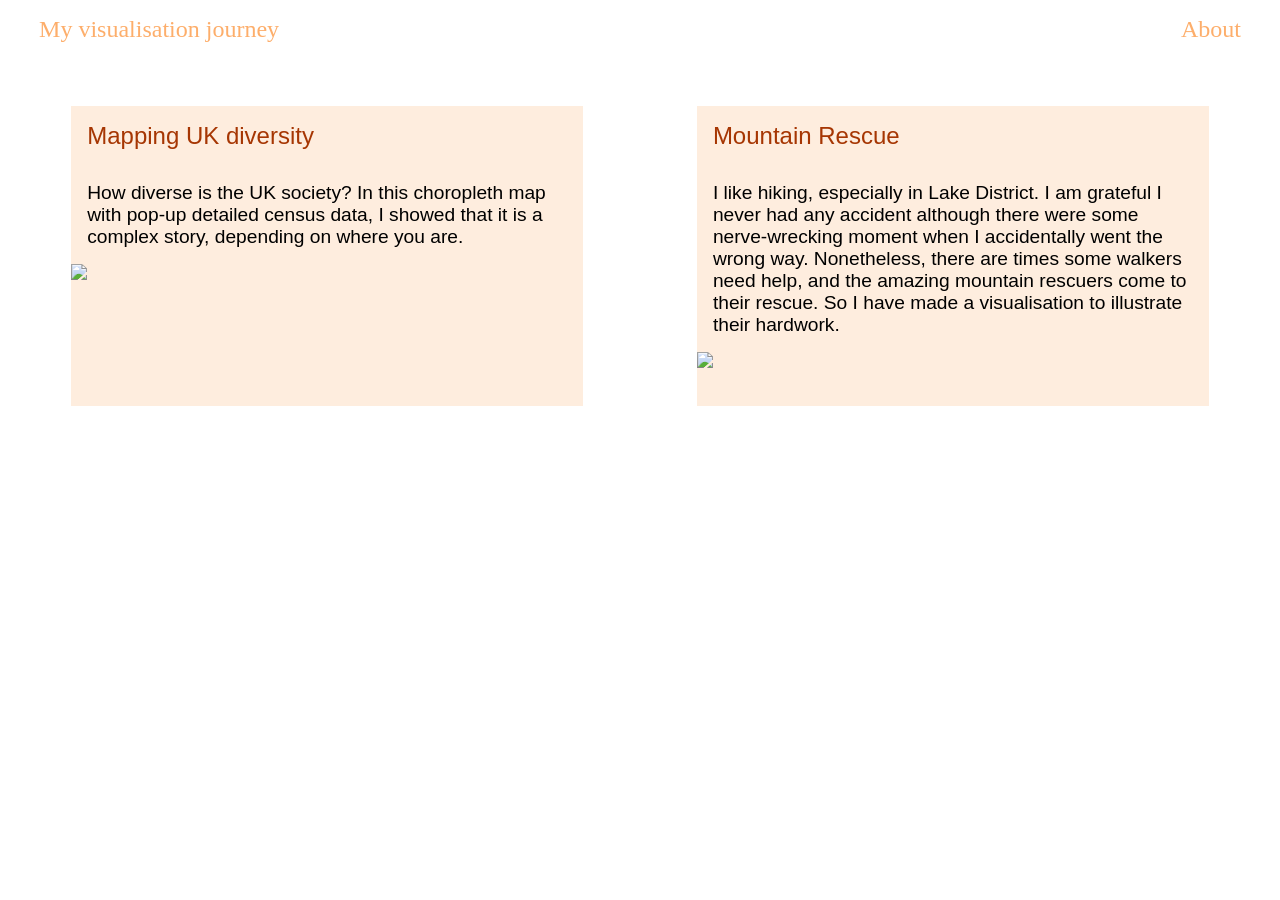
==== index.html @ 8c4cb389 "move projects to parents" ====
<!DOCTYPE html>
<html>
    <head>
    
        <meta http-equiv="content-type" content="text/html; charset=UTF-8" />
        <meta name="viewport" content="width=device-width,
        initial-scale=1.0, maximum-scale=1.0, user-scalable=no" />
        <meta name="title" content= "Vizard">
        <meta name="description" content="Data visualisation blog">
        <meta name="author" content="Shi Min Chua">


        <meta property="og:title" content="Vizard">
        <meta property="og:type" content="website">
        <!-- <meta property='og:image' content='https://raw.githubusercontent.com/Shiminc/UK_diversity_mapping/main/preview.PNG'>
        <meta property="og:url" content="https://shiminc.github.io/UK_diversity_mapping/">
        <meta property="og:description" content="Choropleth map illustrating diversity in England/Wales based on ONS country of birth data"> -->
        <meta property="og:locale" content="en_UK">
        <!-- <base target="_blank"> -->

        <link rel="stylesheet" href="css/homepage.css">
    <link rel="icon" href="assets/favicon.PNG" type="image/x-icon" />

        <script>
            L_NO_TOUCH = false;
            L_DISABLE_3D = false;
        </script>
    </head>
    <body>
        <header>
            <div class = "grid-nav-container">
                <div class = 'grid-tagline'>My visualisation journey</div>
                <div class = 'grid-about'><a href='about.html'>About</a></div>
            </div>
                <div class = 'main_logoholder' id ='logo'></div>
        </header>

        <div class = 'grid-project-container'>
            <div class = 'grid-project'>
                <a href = 'UK_diversity.html'>
                <div class = 'project-title'> Mapping UK diversity</div>
                <div class = 'project-summary'>How diverse is the UK society? In this choropleth map with pop-up detailed census data, I showed that it is a complex story, depending on where you are.</div>

                <div class = 'project-preview-container'>
                    <img src="assets/UK_diversity.PNG">
                </div>
            </a>

            </div>
            <div class = 'grid-project'>
                <a href = 'mountain_rescue.html'>
                <div class = 'project-title'> Mountain Rescue</div>
                <div class = 'project-summary'>I like hiking, especially in Lake District. I am grateful I never had any accident although there were some nerve-wrecking moment when I accidentally went the wrong way. Nonetheless, there are times some walkers need help, and the amazing mountain rescuers come to their rescue. So I have made a visualisation to illustrate their hardwork.</div>

                <div class = 'project-preview-container'>
                    
                    <img src="assets/mountain_rescue.png">
                </div>
                </a>

            </div>
        <!-- <div class = 'grid-project-3'></div>
        <div class = 'grid-project-4'></div> -->

    </div>


        <script src="./javascripts/d3.v7.js"></script>
        <script type="module" src="./javascripts/logo/main.js"></script> 

    </body>
             
</html>
---- css/homepage.css ----
body {
        height:fit-content; 
        padding: 0;
        }

header {
    top:0;
    position: sticky;
    background: rgba(255, 255, 255, 1);
    /* make it always in front */
    z-index:9000;

}

.main_logoholder{
    position: sticky;
    display: flex;
    /* justify-content: left; */
    width: 100%;
    height: 100%;
    left: 0%;
    top: 0%;
    margin-bottom: 1rem;


}

.axis-x line,
.axis-x path,
.axis-y path,
.axis-y line {
  fill: none;
  stroke: gray;
  stroke-width: 0.5px;
  shape-rendering: crispEdges;}

.grid-nav-container div{
    color: #fdae6b;
}

.grid-about {
    font-size: 1.5rem;

    /* margin-top: auto;
    margin-bottom: 0;
    margin-left: auto; 
    margin-right: 0;     */
    position: relative;
    display: flex;
    justify-content: right;
    align-items: center;
    margin-right: 5%;

}

.grid-about a:visited,
.grid-about a:link{
    color: #fdae6b;
    text-decoration: none;

}

.grid-project a:visited,
.grid-project a:link{
    color: black;
    text-decoration: none;

}

.grid-tagline{
    font-size: 1.5rem;
    align-items: center;
    position: relative;
    /* display: flex; */
    /* justify-content: left; */
    /* max-width: 400px; */
    /* width: 10%;
    height: 10%; */
    left: 5%;
    /* border-bottom : black 5px solid; */
    color: gray;

}

.grid-nav-container {
    margin-top: 1rem;
    display: grid;
    /* grid-template-columns:400px 1000px 200px; */
    grid-template-columns: repeat(auto-fit, minmax(200px, 1fr));

    /* grid-template-rows: 100px; */
    grid-gap: 20px;
    
}



.grid-project-container {
    justify-content: space-evenly;
    display: grid;
    grid-template-columns: repeat(auto-fit,minmax(300px,1fr));
    /* grid-template-columns: 1fr 1fr; */
    grid-gap: 10%;
    grid-template-rows: repeat(auto-fit,minmax(300px,1fr));
    /* background: gray; */
    margin:5%;


}

.grid-project {
    background-color:#feedde;
} 

.project-preview-container {
    max-width:100%;
    height:80%;
    /* display:flex; */

}

.project-preview-container img {
    max-width:100%;
    height:100%;
    object-fit: cover;
}

.project-title {
    /* display: inline; */
    font-size: 1.5rem;
    padding: 1rem;
    /* justify-content: center; */
    width:100%;
    font-family:Arial, Helvetica, sans-serif;
    color: #a63603;
    /* background-color:skyblue; */

}



.grid-project hr{
    width:50%;
    text-align:left;
    margin-left:0;
}

.project-summary {
    padding: 1rem;
    font-size: 1.2rem;
    min-height:10%;
    font-family:'Segoe UI', Tahoma, Geneva, Verdana, sans-serif;
    /* max-width:100%;
    width: auto;       */
}
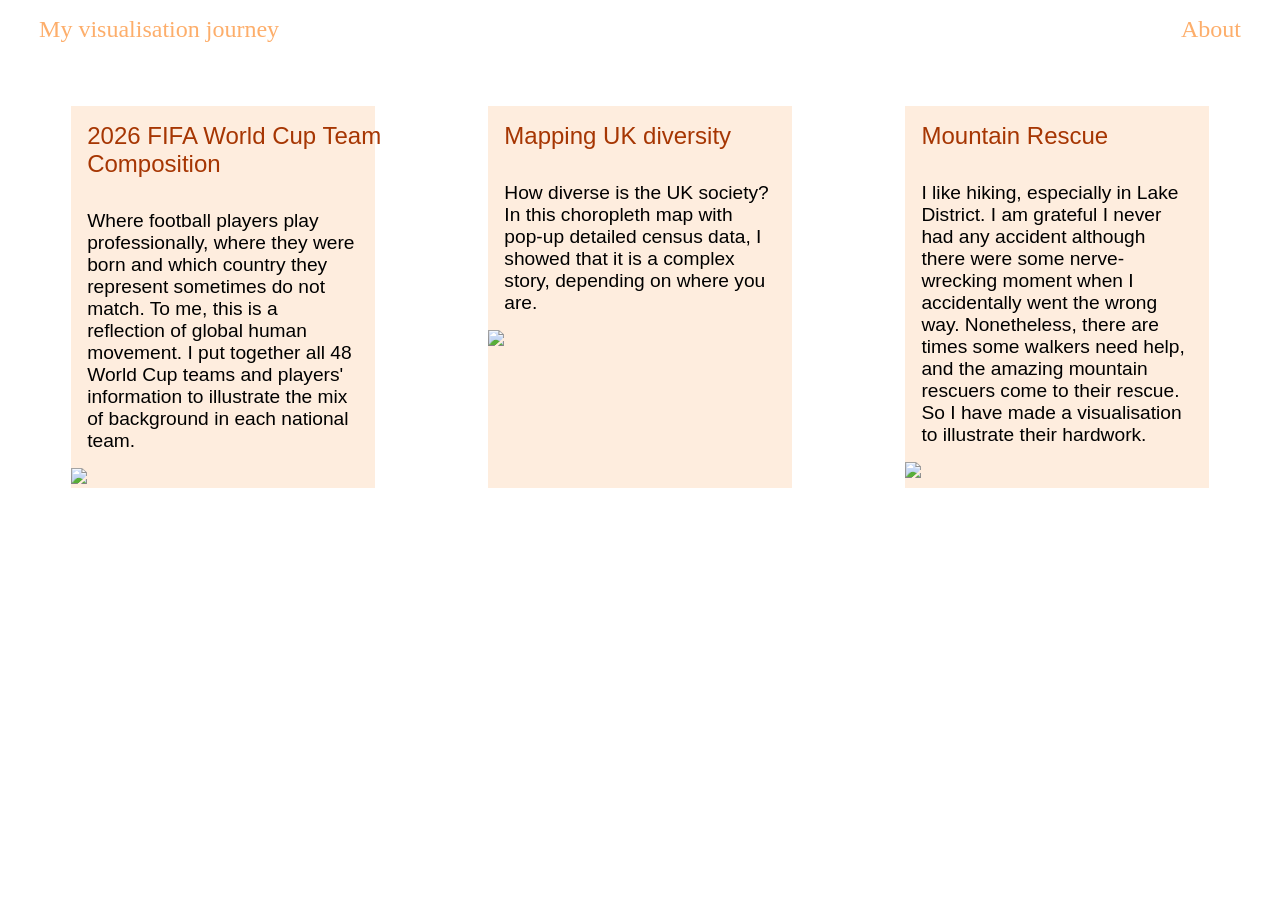
==== commit 9cb35c2b: "added!" ====
--- a/index.html
+++ b/index.html
@@ -36,6 +36,20 @@
         </header>
 
         <div class = 'grid-project-container'>
+                <div class = 'grid-project'>
+                <a href = 'https://shiminc.github.io/world_cup'>
+                <div class = 'project-title'> 2026 FIFA World Cup Team Composition</div>
+                <div class = 'project-summary'>
+                    Where football players play professionally, where they were born and which country they represent sometimes do not match. To me, this is a reflection of global human movement. 
+                    I put together all 48 World Cup teams and players' information to illustrate the mix of background in each national team.</div>
+
+                <div class = 'project-preview-container'>
+                    
+                    <img src="assets/world_cup.png">
+                </div>
+                </a>
+
+            </div>
             <div class = 'grid-project'>
                 <a href = 'UK_diversity.html'>
                 <div class = 'project-title'> Mapping UK diversity</div>
--- a/css/homepage.css
+++ b/css/homepage.css
@@ -16,8 +16,8 @@
     position: sticky;
     display: flex;
     /* justify-content: left; */
-    width: 100%;
-    height: 100%;
+    width: 50%;
+    height: 50%;
     left: 0%;
     top: 0%;
     margin-bottom: 1rem;
@@ -152,4 +152,4 @@
     font-family:'Segoe UI', Tahoma, Geneva, Verdana, sans-serif;
     /* max-width:100%;
     width: auto;       */
-}+}
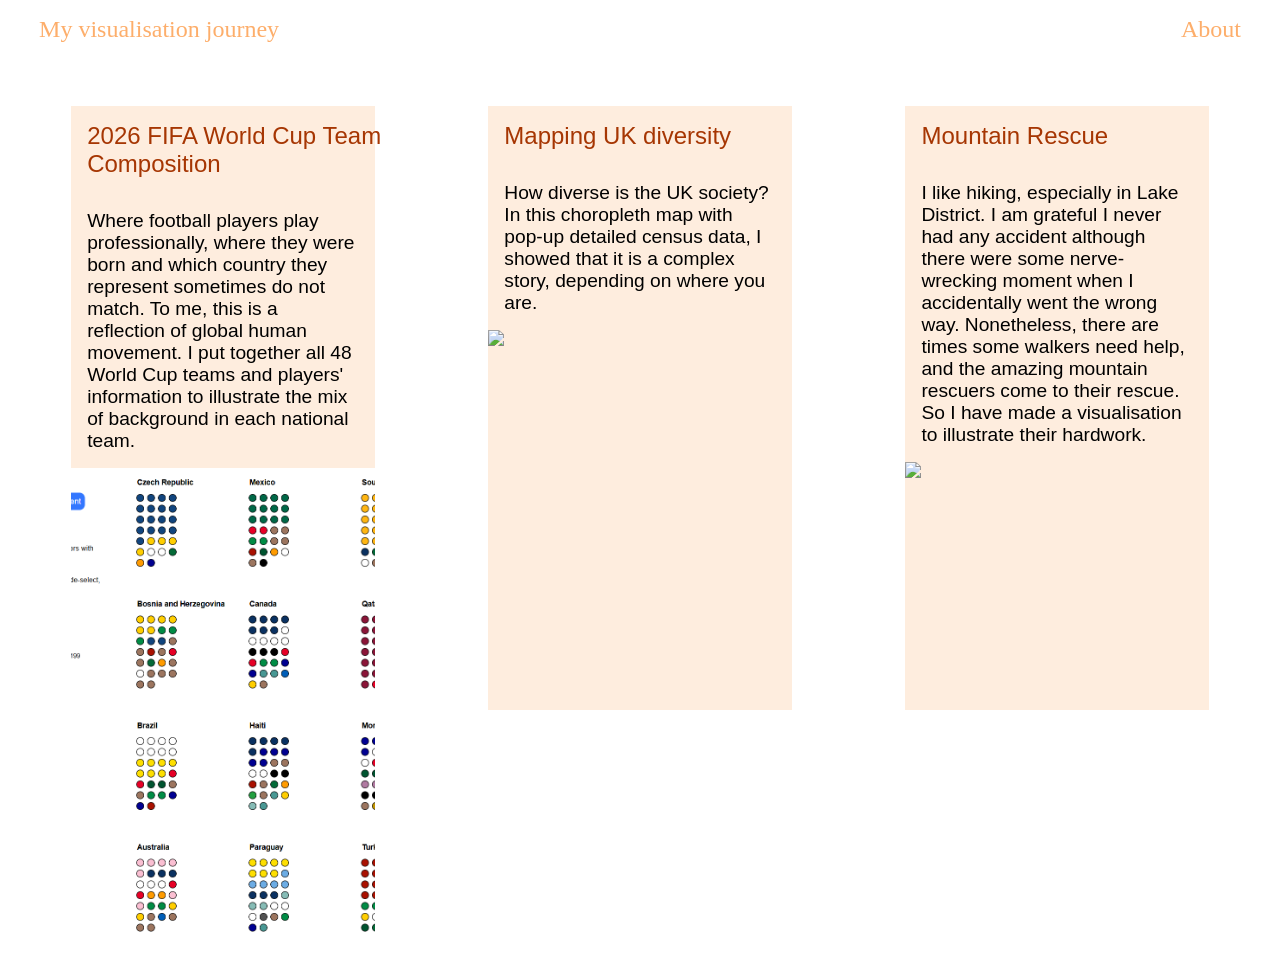
==== commit 41e4cf26: "change picture" ====
--- a/index.html
+++ b/index.html
@@ -45,7 +45,7 @@
 
                 <div class = 'project-preview-container'>
                     
-                    <img src="assets/world_cup.png">
+                    <img src="assets/world_cup.PNG">
                 </div>
                 </a>
 
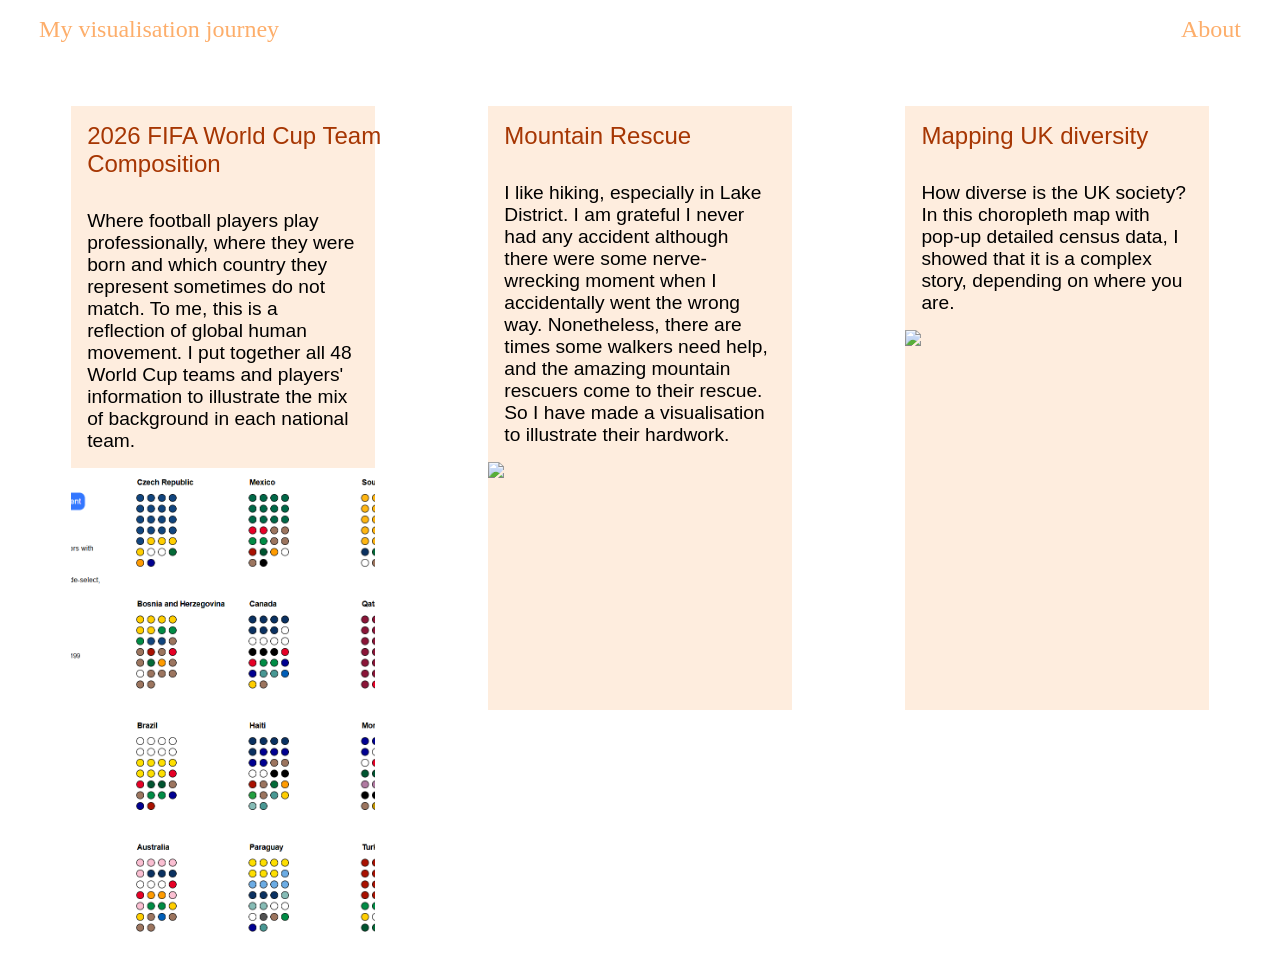
==== commit d8c7b682: "completed" ====
--- a/index.html
+++ b/index.html
@@ -50,17 +50,7 @@
                 </a>
 
             </div>
-            <div class = 'grid-project'>
-                <a href = 'UK_diversity.html'>
-                <div class = 'project-title'> Mapping UK diversity</div>
-                <div class = 'project-summary'>How diverse is the UK society? In this choropleth map with pop-up detailed census data, I showed that it is a complex story, depending on where you are.</div>
-
-                <div class = 'project-preview-container'>
-                    <img src="assets/UK_diversity.PNG">
-                </div>
-            </a>
-
-            </div>
+           
             <div class = 'grid-project'>
                 <a href = 'mountain_rescue.html'>
                 <div class = 'project-title'> Mountain Rescue</div>
@@ -71,6 +61,17 @@
                     <img src="assets/mountain_rescue.png">
                 </div>
                 </a>
+
+            </div>
+                <div class = 'grid-project'>
+                <a href = 'https://shiminc.github.io/UK_diversity_mapping/'>
+                <div class = 'project-title'> Mapping UK diversity</div>
+                <div class = 'project-summary'>How diverse is the UK society? In this choropleth map with pop-up detailed census data, I showed that it is a complex story, depending on where you are.</div>
+
+                <div class = 'project-preview-container'>
+                    <img src="assets/UK_diversity.PNG">
+                </div>
+            </a>
 
             </div>
         <!-- <div class = 'grid-project-3'></div>
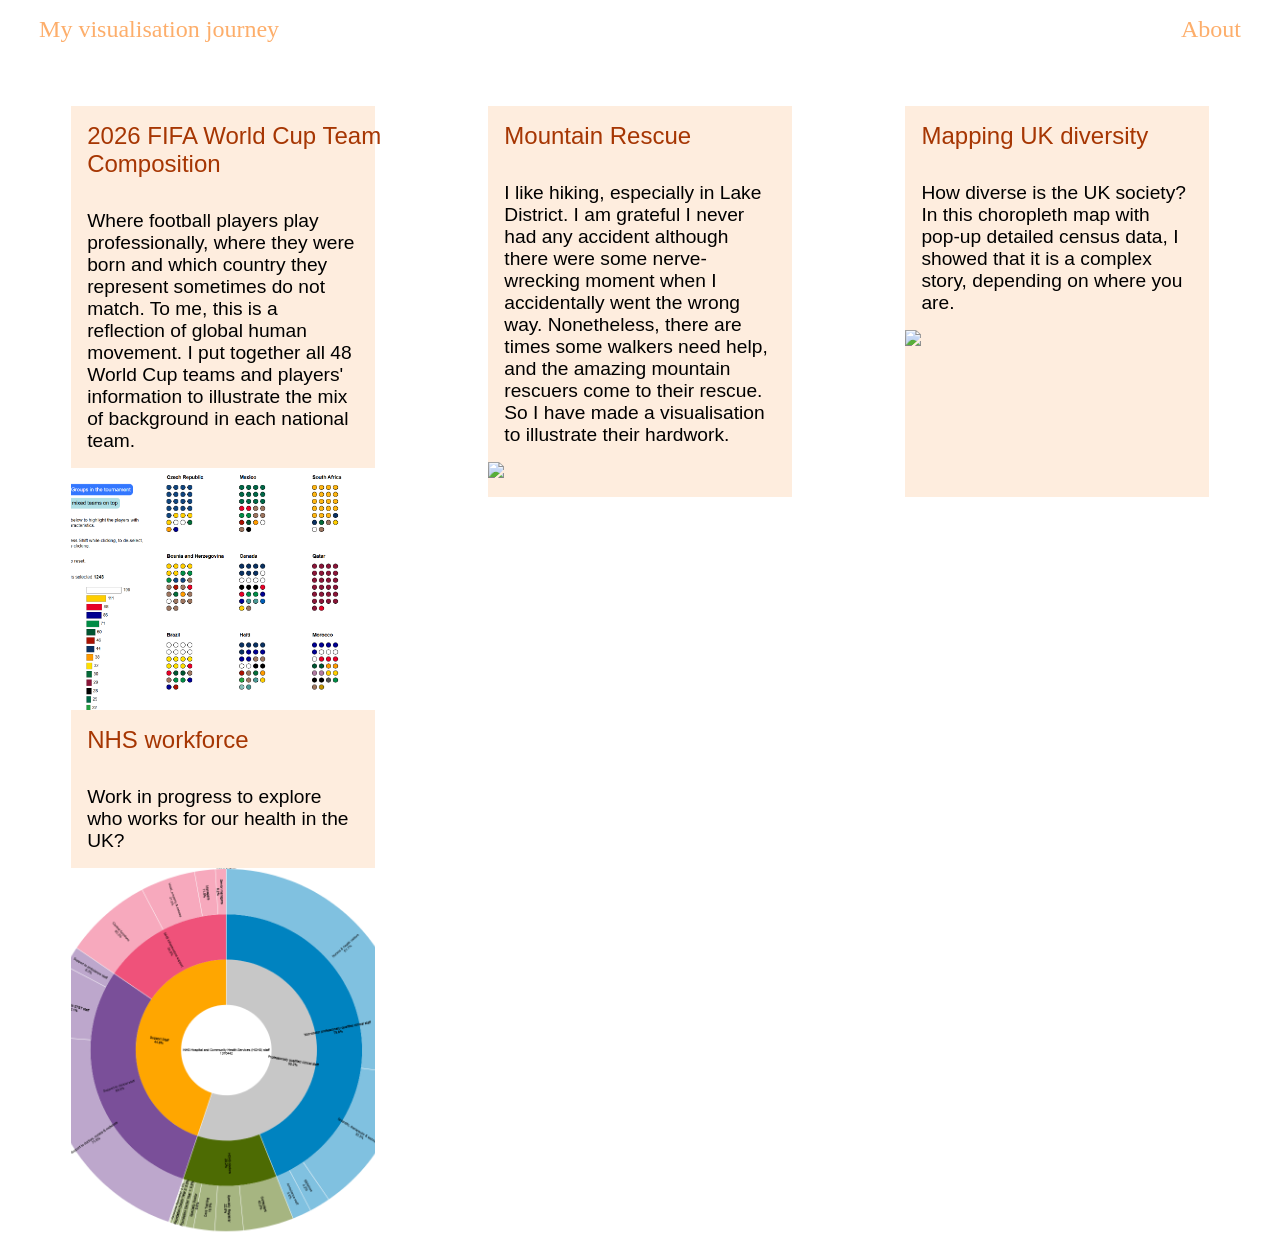
==== commit 6b3d9e5f: "add nhs workforce" ====
--- a/index.html
+++ b/index.html
@@ -52,7 +52,7 @@
             </div>
            
             <div class = 'grid-project'>
-                <a href = 'mountain_rescue.html'>
+                <a href = 'https://shiminc.github.io/mountain_rescue/'>
                 <div class = 'project-title'> Mountain Rescue</div>
                 <div class = 'project-summary'>I like hiking, especially in Lake District. I am grateful I never had any accident although there were some nerve-wrecking moment when I accidentally went the wrong way. Nonetheless, there are times some walkers need help, and the amazing mountain rescuers come to their rescue. So I have made a visualisation to illustrate their hardwork.</div>
 
@@ -71,9 +71,20 @@
                 <div class = 'project-preview-container'>
                     <img src="assets/UK_diversity.PNG">
                 </div>
+
             </a>
 
             </div>
+                            <div class = 'grid-project'>
+                <a href = 'https://shiminc.github.io/NHS_workforce/'>
+                <div class = 'project-title'> NHS workforce</div>
+                <div class = 'project-summary'>Work in progress to explore who works for our health in the UK?</div>
+
+                <div class = 'project-preview-container'>
+                    <img src="assets/nhs_workforce.PNG">
+                </div>
+                
+            </a>
         <!-- <div class = 'grid-project-3'></div>
         <div class = 'grid-project-4'></div> -->
 
--- a/css/homepage.css
+++ b/css/homepage.css
@@ -100,9 +100,10 @@
     display: grid;
     grid-template-columns: repeat(auto-fit,minmax(300px,1fr));
     /* grid-template-columns: 1fr 1fr; */
-    grid-gap: 10%;
     grid-template-rows: repeat(auto-fit,minmax(300px,1fr));
     /* background: gray; */
+    column-gap: 10%;
+    row-gap:20%;
     margin:5%;
 
 
@@ -110,6 +111,8 @@
 
 .grid-project {
     background-color:#feedde;
+    display: flex;
+
 } 
 
 .project-preview-container {
@@ -126,7 +129,7 @@
 }
 
 .project-title {
-    /* display: inline; */
+    display: flex;
     font-size: 1.5rem;
     padding: 1rem;
     /* justify-content: center; */
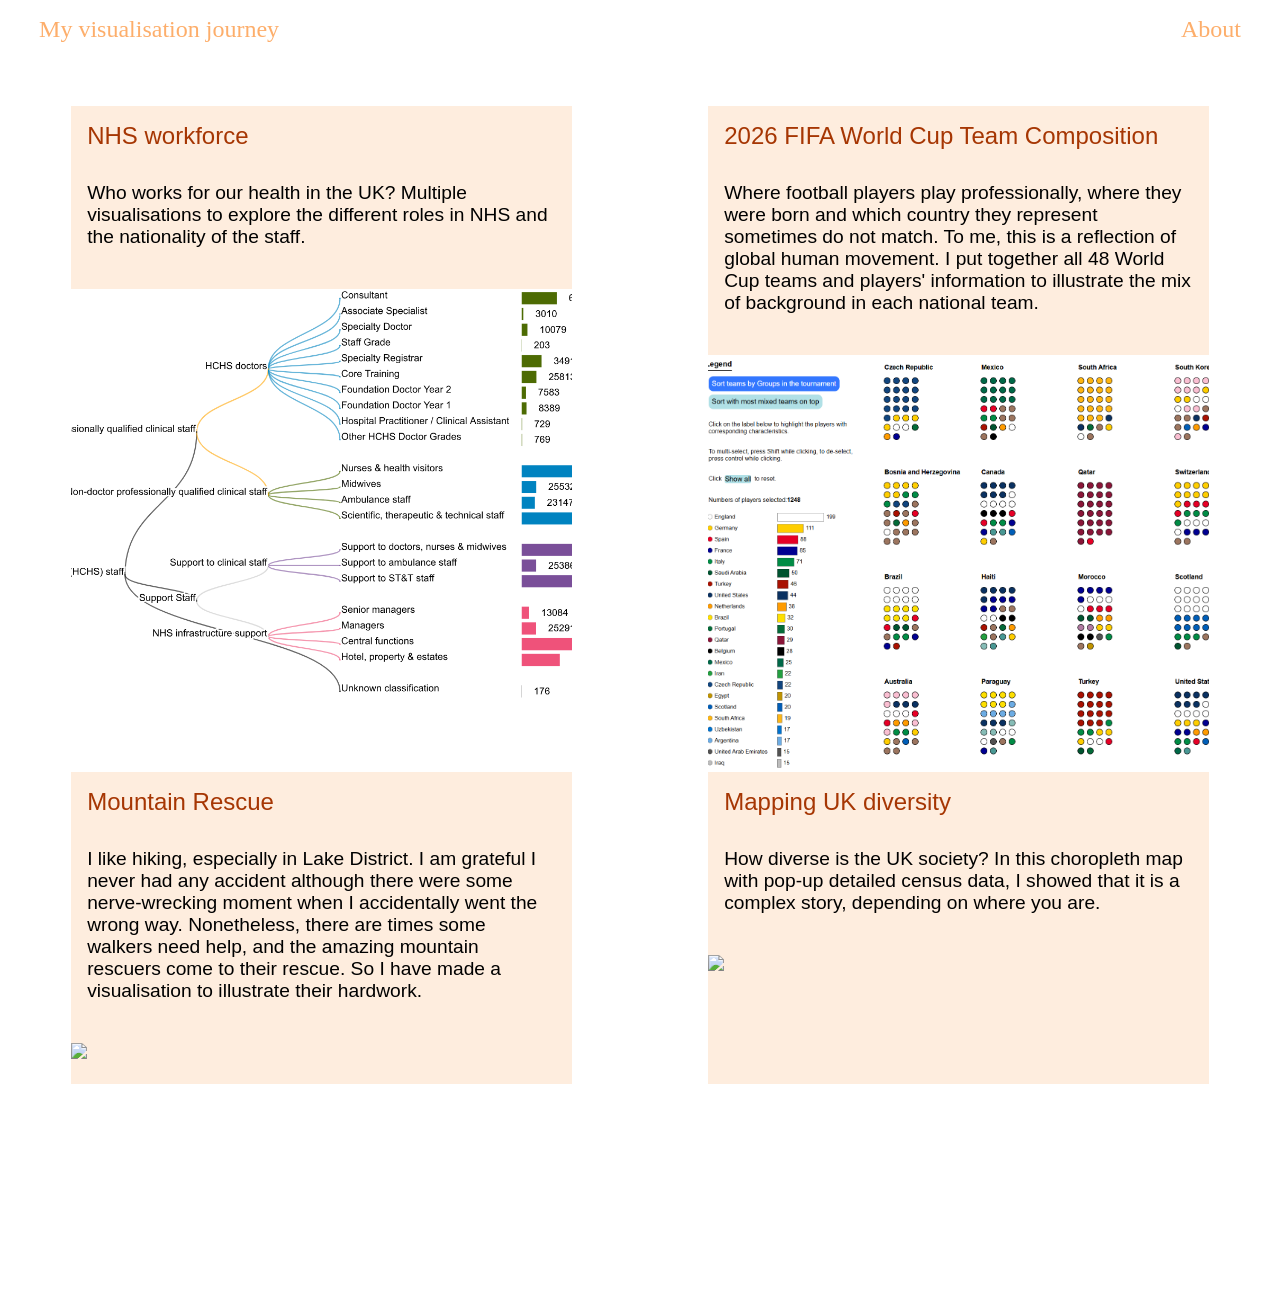
==== commit eb34a6e6: "change layout" ====
--- a/index.html
+++ b/index.html
@@ -37,58 +37,61 @@
 
         <div class = 'grid-project-container'>
                 <div class = 'grid-project'>
-                <a href = 'https://shiminc.github.io/world_cup'>
-                <div class = 'project-title'> 2026 FIFA World Cup Team Composition</div>
-                <div class = 'project-summary'>
-                    Where football players play professionally, where they were born and which country they represent sometimes do not match. To me, this is a reflection of global human movement. 
-                    I put together all 48 World Cup teams and players' information to illustrate the mix of background in each national team.</div>
+                    <a href = 'https://shiminc.github.io/NHS_workforce/'>
+                    <div class = 'project-title'> NHS workforce</div>
+                    <div class = 'project-summary'>Who works for our health in the UK? Multiple visualisations to explore the different roles in NHS and the nationality of the staff.</div>
 
-                <div class = 'project-preview-container'>
-                    
-                    <img src="assets/world_cup.PNG">
-                </div>
-                </a>
-
-            </div>
-           
-            <div class = 'grid-project'>
-                <a href = 'https://shiminc.github.io/mountain_rescue/'>
-                <div class = 'project-title'> Mountain Rescue</div>
-                <div class = 'project-summary'>I like hiking, especially in Lake District. I am grateful I never had any accident although there were some nerve-wrecking moment when I accidentally went the wrong way. Nonetheless, there are times some walkers need help, and the amazing mountain rescuers come to their rescue. So I have made a visualisation to illustrate their hardwork.</div>
-
-                <div class = 'project-preview-container'>
-                    
-                    <img src="assets/mountain_rescue.png">
-                </div>
-                </a>
-
-            </div>
-                <div class = 'grid-project'>
-                <a href = 'https://shiminc.github.io/UK_diversity_mapping/'>
-                <div class = 'project-title'> Mapping UK diversity</div>
-                <div class = 'project-summary'>How diverse is the UK society? In this choropleth map with pop-up detailed census data, I showed that it is a complex story, depending on where you are.</div>
-
-                <div class = 'project-preview-container'>
-                    <img src="assets/UK_diversity.PNG">
+                    <div class = 'project-preview-container'>
+                        <img src="assets/nhs_workforce.PNG">
+                    </div>
+                
+                    </a>
                 </div>
 
-            </a>
 
-            </div>
-                            <div class = 'grid-project'>
-                <a href = 'https://shiminc.github.io/NHS_workforce/'>
-                <div class = 'project-title'> NHS workforce</div>
-                <div class = 'project-summary'>Work in progress to explore who works for our health in the UK?</div>
+                <div class = 'grid-project'>
+                    <a href = 'https://shiminc.github.io/world_cup'>
+                    <div class = 'project-title'> 2026 FIFA World Cup Team Composition</div>
+                    <div class = 'project-summary'>
+                        Where football players play professionally, where they were born and which country they represent sometimes do not match. To me, this is a reflection of global human movement. 
+                        I put together all 48 World Cup teams and players' information to illustrate the mix of background in each national team.</div>
 
-                <div class = 'project-preview-container'>
-                    <img src="assets/nhs_workforce.PNG">
+                    <div class = 'project-preview-container'>
+                        
+                        <img src="assets/world_cup.PNG">
+                    </div>
+                    </a>
+                </div>
+           
+                <div class = 'grid-project'>
+                    <a href = 'https://shiminc.github.io/mountain_rescue/'>
+                    <div class = 'project-title'> Mountain Rescue</div>
+                    <div class = 'project-summary'>I like hiking, especially in Lake District. I am grateful I never had any accident although there were some nerve-wrecking moment when I accidentally went the wrong way. Nonetheless, there are times some walkers need help, and the amazing mountain rescuers come to their rescue. So I have made a visualisation to illustrate their hardwork.</div>
+
+                    <div class = 'project-preview-container'>
+                        
+                        <img src="assets/mountain_rescue.png">
+                    </div>
+                    </a>
+                </div>
+
+                <div class = 'grid-project'>
+                    <a href = 'https://shiminc.github.io/UK_diversity_mapping/'>
+                    <div class = 'project-title'> Mapping UK diversity</div>
+                    <div class = 'project-summary'>How diverse is the UK society? In this choropleth map with pop-up detailed census data, I showed that it is a complex story, depending on where you are.</div>
+
+                    <div class = 'project-preview-container'>
+                        <img src="assets/UK_diversity.PNG">
+                    </div>
+
+                    </a>
                 </div>
                 
-            </a>
+
         <!-- <div class = 'grid-project-3'></div>
         <div class = 'grid-project-4'></div> -->
 
-    </div>
+        </div>
 
 
         <script src="./javascripts/d3.v7.js"></script>
--- a/css/homepage.css
+++ b/css/homepage.css
@@ -102,8 +102,8 @@
     /* grid-template-columns: 1fr 1fr; */
     grid-template-rows: repeat(auto-fit,minmax(300px,1fr));
     /* background: gray; */
-    column-gap: 10%;
-    row-gap:20%;
+    column-gap: 12%;
+    row-gap:15%;
     margin:5%;
 
 
@@ -118,15 +118,16 @@
 .project-preview-container {
     max-width:100%;
     height:80%;
-    /* display:flex; */
-
+    /* margin: 5% auto; */
 }
 
 .project-preview-container img {
     max-width:100%;
     height:100%;
     object-fit: cover;
-}
+    display: block;
+    margin: 5% auto;
+    }
 
 .project-title {
     display: flex;
